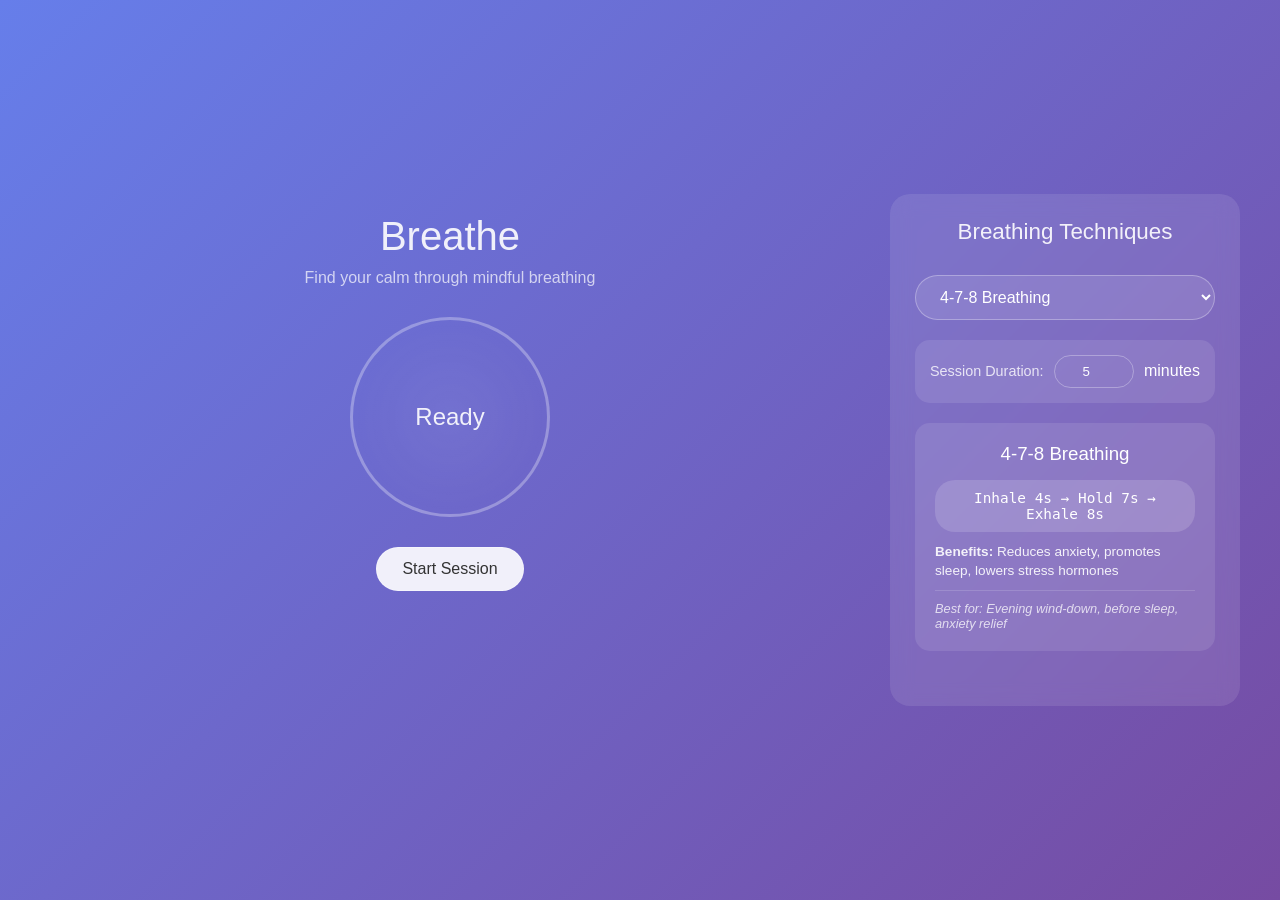
==== breathing-app.html @ 1fd5a507 "Initial commit: Professional breathing app with 12 techniques" ====
<!DOCTYPE html>
<html lang="en">
<head>
    <meta charset="UTF-8">
    <meta name="viewport" content="width=device-width, initial-scale=1.0">
    <title>Breathe - Mindful Breathing App</title>
    <style>
        * {
            margin: 0;
            padding: 0;
            box-sizing: border-box;
        }

        body {
            font-family: 'Segoe UI', Tahoma, Geneva, Verdana, sans-serif;
            background: linear-gradient(135deg, #667eea 0%, #764ba2 100%);
            min-height: 100vh;
            display: flex;
            justify-content: center;
            align-items: center;
            color: white;
            overflow-x: hidden;
        }

        .app-layout {
            display: flex;
            max-width: 1200px;
            width: 95%;
            gap: 30px;
            align-items: flex-start;
        }

        .main-content {
            flex: 1;
            text-align: center;
            padding: 20px;
            min-width: 400px;
        }

        .sidebar {
            width: 350px;
            background: rgba(255, 255, 255, 0.1);
            border-radius: 20px;
            padding: 25px;
            backdrop-filter: blur(10px);
            height: fit-content;
        }

        .header {
            margin-bottom: 30px;
        }

        .header h1 {
            font-size: 2.5rem;
            font-weight: 300;
            margin-bottom: 10px;
            opacity: 0.9;
        }

        .header p {
            font-size: 1rem;
            opacity: 0.7;
        }

        .breathing-circle {
            width: 200px;
            height: 200px;
            border: 3px solid rgba(255, 255, 255, 0.3);
            border-radius: 50%;
            margin: 30px auto;
            display: flex;
            align-items: center;
            justify-content: center;
            position: relative;
            transition: all 4s cubic-bezier(0.4, 0, 0.2, 1);
            background: radial-gradient(circle, rgba(255, 255, 255, 0.05) 0%, transparent 70%);
        }

        .breathing-circle::before {
            content: '';
            position: absolute;
            width: 100%;
            height: 100%;
            border-radius: 50%;
            background: radial-gradient(circle, rgba(255, 255, 255, 0.1) 0%, rgba(255, 255, 255, 0.05) 50%, transparent 100%);
            opacity: 0;
            transition: all 4s cubic-bezier(0.4, 0, 0.2, 1);
            transform: scale(0.8);
        }

        .breathing-circle::after {
            content: '';
            position: absolute;
            width: 120%;
            height: 120%;
            border-radius: 50%;
            background: radial-gradient(circle, transparent 60%, rgba(255, 255, 255, 0.1) 70%, transparent 100%);
            opacity: 0;
            transition: all 4s cubic-bezier(0.4, 0, 0.2, 1);
            transform: scale(0.5);
        }

        .breathing-circle.inhale {
            transform: scale(1.4);
            border-color: rgba(255, 255, 255, 0.9);
            box-shadow: 
                0 0 40px rgba(255, 255, 255, 0.4),
                0 0 80px rgba(255, 255, 255, 0.2),
                inset 0 0 30px rgba(255, 255, 255, 0.1);
            background: radial-gradient(circle, rgba(255, 255, 255, 0.15) 0%, rgba(255, 255, 255, 0.05) 70%, transparent 100%);
        }

        .breathing-circle.inhale::before {
            opacity: 1;
            transform: scale(1.2);
        }

        .breathing-circle.inhale::after {
            opacity: 0.8;
            transform: scale(1.1);
        }

        .breathing-circle.exhale {
            transform: scale(0.7);
            border-color: rgba(255, 255, 255, 0.4);
            box-shadow: 
                0 0 15px rgba(255, 255, 255, 0.2),
                inset 0 0 20px rgba(255, 255, 255, 0.05);
            background: radial-gradient(circle, rgba(255, 255, 255, 0.02) 0%, transparent 70%);
        }

        .breathing-circle.exhale::before {
            opacity: 0.3;
            transform: scale(0.6);
        }

        .breathing-circle.exhale::after {
            opacity: 0;
            transform: scale(0.4);
        }

        .breathing-circle.hold {
            border-color: rgba(255, 255, 255, 0.8);
            box-shadow: 
                0 0 35px rgba(255, 255, 255, 0.3),
                0 0 60px rgba(255, 255, 255, 0.15),
                inset 0 0 25px rgba(255, 255, 255, 0.08);
            background: radial-gradient(circle, rgba(255, 255, 255, 0.1) 0%, rgba(255, 255, 255, 0.03) 70%, transparent 100%);
        }

        .breathing-circle.hold::before {
            opacity: 0.7;
            transform: scale(1);
        }

        .breathing-circle.hold::after {
            opacity: 0.5;
            transform: scale(0.9);
        }

        .breath-text {
            font-size: 1.5rem;
            font-weight: 300;
            opacity: 0.9;
        }

        .session-status {
            background: rgba(255, 255, 255, 0.1);
            padding: 25px;
            border-radius: 20px;
            margin: 30px 0;
            backdrop-filter: blur(10px);
            display: none;
        }

        .session-status.active {
            display: block;
        }

        .status-grid {
            display: grid;
            grid-template-columns: repeat(3, 1fr);
            gap: 20px;
            margin-bottom: 20px;
        }

        .status-item {
            text-align: center;
        }

        .status-value {
            font-size: 1.8rem;
            font-weight: 300;
            display: block;
            margin-bottom: 5px;
        }

        .status-label {
            font-size: 0.85rem;
            opacity: 0.7;
        }

        .sidebar h2 {
            font-size: 1.4rem;
            font-weight: 300;
            margin-bottom: 20px;
            text-align: center;
            opacity: 0.9;
        }

        .controls {
            margin: 30px 0;
        }

        .technique-info {
            background: rgba(255, 255, 255, 0.1);
            padding: 20px;
            border-radius: 15px;
            margin: 20px 0;
            text-align: left;
        }

        .technique-timing {
            background: rgba(255, 255, 255, 0.15);
            padding: 10px 15px;
            border-radius: 20px;
            font-size: 0.9rem;
            font-family: monospace;
            margin: 10px 0;
            text-align: center;
            font-weight: 500;
        }

        .technique-benefits {
            font-size: 0.85rem;
            opacity: 0.9;
            margin: 10px 0;
            line-height: 1.4;
        }

        .technique-when {
            font-size: 0.8rem;
            opacity: 0.75;
            margin-top: 10px;
            font-style: italic;
            border-top: 1px solid rgba(255, 255, 255, 0.2);
            padding-top: 10px;
        }

        .technique-selector {
            margin-bottom: 20px;
        }

        .technique-selector select {
            background: rgba(255, 255, 255, 0.1);
            border: 1px solid rgba(255, 255, 255, 0.3);
            color: white;
            padding: 12px 20px;
            border-radius: 25px;
            font-size: 1rem;
            width: 100%;
            outline: none;
            cursor: pointer;
        }

        .technique-selector select option {
            background: #333;
            color: white;
        }

        .duration-controls {
            display: flex;
            justify-content: space-between;
            align-items: center;
            margin: 20px 0;
            background: rgba(255, 255, 255, 0.1);
            padding: 15px;
            border-radius: 15px;
        }

        .duration-controls label {
            font-size: 0.9rem;
            opacity: 0.8;
        }

        .duration-controls input {
            background: transparent;
            border: 1px solid rgba(255, 255, 255, 0.3);
            color: white;
            padding: 8px 12px;
            border-radius: 20px;
            width: 80px;
            text-align: center;
            outline: none;
        }

        .custom-settings {
            background: rgba(255, 255, 255, 0.1);
            padding: 20px;
            border-radius: 15px;
            margin: 20px 0;
            display: none;
        }

        .custom-settings.active {
            display: block;
        }

        .custom-row {
            display: flex;
            justify-content: space-between;
            align-items: center;
            margin: 10px 0;
        }

        .custom-row label {
            font-size: 0.9rem;
            opacity: 0.8;
            flex: 1;
            text-align: left;
        }

        .custom-row input {
            background: transparent;
            border: 1px solid rgba(255, 255, 255, 0.3);
            color: white;
            padding: 8px 12px;
            border-radius: 20px;
            width: 70px;
            text-align: center;
            outline: none;
        }

        .buttons {
            display: flex;
            gap: 15px;
            justify-content: center;
            margin: 30px 0;
        }

        .btn {
            background: rgba(255, 255, 255, 0.2);
            border: 1px solid rgba(255, 255, 255, 0.3);
            color: white;
            padding: 12px 25px;
            border-radius: 25px;
            cursor: pointer;
            font-size: 1rem;
            transition: all 0.3s ease;
            outline: none;
        }

        .btn:hover {
            background: rgba(255, 255, 255, 0.3);
            transform: translateY(-2px);
        }

        .btn.primary {
            background: rgba(255, 255, 255, 0.9);
            color: #333;
        }

        .btn.primary:hover {
            background: white;
        }

        .session-info {
            margin: 20px 0;
            opacity: 0.8;
        }

        .timer {
            font-size: 1.2rem;
            margin: 10px 0;
        }

        .progress-bar {
            width: 100%;
            height: 4px;
            background: rgba(255, 255, 255, 0.2);
            border-radius: 2px;
            margin: 15px 0;
            overflow: hidden;
        }

        .progress-fill {
            height: 100%;
            background: rgba(255, 255, 255, 0.8);
            width: 0%;
            transition: width 0.3s ease;
        }

        .stats {
            display: flex;
            justify-content: space-around;
            margin: 20px 0;
            font-size: 0.9rem;
            opacity: 0.7;
        }

        @media (max-width: 1024px) {
            .app-layout {
                flex-direction: column;
                align-items: center;
            }
            
            .sidebar {
                width: 100%;
                max-width: 500px;
                order: -1;
            }
            
            .main-content {
                min-width: auto;
                width: 100%;
            }
        }

        @media (max-width: 480px) {
            .app-layout {
                width: 95%;
                padding: 15px;
            }
            
            .breathing-circle {
                width: 150px;
                height: 150px;
            }
            
            .header h1 {
                font-size: 2rem;
            }
            
            .status-grid {
                grid-template-columns: 1fr;
                gap: 15px;
            }
        }
    </style>
</head>
<body>
    <div class="app-layout">
        <div class="main-content">
        <div class="header">
            <h1>Breathe</h1>
            <p>Find your calm through mindful breathing</p>
        </div>

        <div class="breathing-circle" id="breathingCircle">
            <div class="breath-text" id="breathText">Ready</div>
        </div>

        <div class="session-status" id="sessionStatus">
            <div class="status-grid">
                <div class="status-item">
                    <span class="status-value" id="statusTimer">5:00</span>
                    <div class="status-label">Time Left</div>
                </div>
                <div class="status-item">
                    <span class="status-value" id="statusCycles">1</span>
                    <div class="status-label">Cycles</div>
                </div>
                <div class="status-item">
                    <span class="status-value" id="statusPhase">Breathe Out</span>
                    <div class="status-label">Phase</div>
                </div>
            </div>
            <div class="progress-bar">
                <div class="progress-fill" id="progressFill"></div>
            </div>
        </div>

        <div class="buttons">
            <button class="btn primary" id="startBtn">Start Session</button>
            <button class="btn" id="pauseBtn" style="display: none;">Pause</button>
            <button class="btn" id="stopBtn" style="display: none;">Stop</button>
        </div>

        </div>
        
        <div class="sidebar">
            <h2>Breathing Techniques</h2>
            <div class="controls">
                <div class="technique-selector">
                    <select id="techniqueSelect">
                        <optgroup label="🧘 Relaxation & Sleep">
                            <option value="478">4-7-8 Breathing</option>
                            <option value="triangle">Triangle Breathing</option>
                            <option value="equal">Equal Breathing</option>
                            <option value="extended">Extended Exhale</option>
                            <option value="ocean">Ocean Breathing</option>
                        </optgroup>
                        <optgroup label="🎯 Focus & Concentration">
                            <option value="box">Box Breathing</option>
                            <option value="coherent">Coherent Breathing</option>
                            <option value="pranayama">Pranayama 4-16-8</option>
                            <option value="alternate">Alternate Nostril</option>
                        </optgroup>
                        <optgroup label="⚡ Energy & Activation">
                            <option value="wimhof">Wim Hof Method</option>
                            <option value="bellows">Bellows Breathing</option>
                        </optgroup>
                        <optgroup label="🎨 Custom">
                            <option value="custom">Custom Pattern</option>
                        </optgroup>
                    </select>
                </div>

                <div class="duration-controls">
                    <label>Session Duration:</label>
                    <input type="number" id="sessionDuration" value="5" min="1" max="60">
                    <span>minutes</span>
                </div>

                <div class="technique-info" id="techniqueInfo">
                    <h3 style="margin-bottom: 15px; font-weight: 400; text-align: center;">4-7-8 Breathing</h3>
                    <div class="technique-timing" id="techniquePattern">Inhale 4s → Hold 7s → Exhale 8s</div>
                    <div class="technique-benefits" id="techniqueBenefits"><strong>Benefits:</strong> Reduces anxiety, promotes sleep, lowers stress hormones</div>
                    <div class="technique-when" id="techniqueWhen">Best for: Evening wind-down, before sleep, anxiety relief</div>
                </div>

                <div class="custom-settings" id="customSettings">
                    <h3 style="margin-bottom: 15px; font-weight: 300;">Custom Pattern</h3>
                    <div class="custom-row">
                        <label>Inhale (seconds):</label>
                        <input type="number" id="customInhale" value="4" min="1" max="20">
                    </div>
                    <div class="custom-row">
                        <label>Inhale Hold (seconds):</label>
                        <input type="number" id="customInhaleHold" value="0" min="0" max="20">
                    </div>
                    <div class="custom-row">
                        <label>Exhale (seconds):</label>
                        <input type="number" id="customExhale" value="4" min="1" max="20">
                    </div>
                    <div class="custom-row">
                        <label>Exhale Hold (seconds):</label>
                        <input type="number" id="customExhaleHold" value="0" min="0" max="20">
                    </div>
                </div>
            </div>
        </div>
    </div>

    <script>
        class BreathingApp {
            constructor() {
                this.isRunning = false;
                this.isPaused = false;
                this.currentPhase = 'ready';
                this.cycleCount = 0;
                this.sessionStartTime = 0;
                this.sessionDuration = 5 * 60 * 1000; // 5 minutes in milliseconds
                this.currentCycleTime = 0;
                this.phaseTimer = null;
                this.sessionTimer = null;
                
                this.techniques = {
                    '478': { 
                        inhale: 4, inhaleHold: 7, exhale: 8, exhaleHold: 0, 
                        name: '4-7-8 Breathing',
                        pattern: 'Inhale 4s → Hold 7s → Exhale 8s',
                        benefits: 'Reduces anxiety, promotes deep sleep, lowers cortisol levels, activates parasympathetic nervous system',
                        when: 'Best for: Evening wind-down, insomnia relief, panic attacks, pre-sleep routine'
                    },
                    'box': { 
                        inhale: 4, inhaleHold: 4, exhale: 4, exhaleHold: 4, 
                        name: 'Box Breathing',
                        pattern: 'Inhale 4s → Hold 4s → Exhale 4s → Hold 4s',
                        benefits: 'Enhances concentration, reduces stress hormones, improves decision-making, builds mental resilience',
                        when: 'Best for: High-pressure situations, before presentations, military/tactical training, exam preparation'
                    },
                    'wimhof': { 
                        inhale: 2, inhaleHold: 0, exhale: 1, exhaleHold: 0, 
                        name: 'Wim Hof Method',
                        pattern: 'Inhale 2s → Exhale 1s (30+ rapid cycles)',
                        benefits: 'Boosts energy, strengthens immune system, increases cold tolerance, releases endorphins',
                        when: 'Best for: Morning activation, pre-workout, cold exposure prep, energy boost'
                    },
                    'coherent': { 
                        inhale: 5, inhaleHold: 0, exhale: 5, exhaleHold: 0, 
                        name: 'Coherent Breathing',
                        pattern: 'Inhale 5s → Exhale 5s (6 breaths/min)',
                        benefits: 'Optimizes heart rate variability, balances autonomic nervous system, improves emotional regulation',
                        when: 'Best for: Daily meditation, stress management, emotional balance, HRV training'
                    },
                    'triangle': { 
                        inhale: 4, inhaleHold: 4, exhale: 4, exhaleHold: 0, 
                        name: 'Triangle Breathing',
                        pattern: 'Inhale 4s → Hold 4s → Exhale 4s',
                        benefits: 'Promotes mindfulness, gentle stress relief, improves focus without overstimulation',
                        when: 'Best for: Beginners, gentle relaxation, mindful moments, workplace breaks'
                    },
                    'pranayama': {
                        inhale: 4, inhaleHold: 16, exhale: 8, exhaleHold: 0,
                        name: 'Pranayama 4-16-8',
                        pattern: 'Inhale 4s → Hold 16s → Exhale 8s',
                        benefits: 'Increases lung capacity, enhances mental clarity, builds breath control, deepens meditation',
                        when: 'Best for: Advanced practitioners, yoga practice, deep meditation, spiritual development'
                    },
                    'bellows': {
                        inhale: 1, inhaleHold: 0, exhale: 1, exhaleHold: 0,
                        name: 'Bellows Breathing',
                        pattern: 'Inhale 1s → Exhale 1s (Fast rhythm)',
                        benefits: 'Rapidly increases alertness, boosts metabolism, clears mental fog, energizes body',
                        when: 'Best for: Morning wake-up, mental clarity, pre-workout, combating fatigue'
                    },
                    'equal': {
                        inhale: 6, inhaleHold: 0, exhale: 6, exhaleHold: 0,
                        name: 'Equal Breathing',
                        pattern: 'Inhale 6s → Exhale 6s (Equal counts)',
                        benefits: 'Creates mental balance, reduces anxiety, promotes inner calm, stabilizes mood',
                        when: 'Best for: Anxiety relief, mood stabilization, general relaxation, daily practice'
                    },
                    'extended': {
                        inhale: 4, inhaleHold: 0, exhale: 8, exhaleHold: 0,
                        name: 'Extended Exhale',
                        pattern: 'Inhale 4s → Exhale 8s (2:1 ratio)',
                        benefits: 'Activates rest-digest response, lowers blood pressure, reduces stress, improves sleep quality',
                        when: 'Best for: Stress relief, hypertension management, evening relaxation, anxiety reduction'
                    },
                    'alternate': {
                        inhale: 4, inhaleHold: 2, exhale: 4, exhaleHold: 2,
                        name: 'Alternate Nostril',
                        pattern: 'Inhale 4s → Hold 2s → Exhale 4s → Hold 2s',
                        benefits: 'Balances brain hemispheres, improves concentration, harmonizes nervous system, enhances mental clarity',
                        when: 'Best for: Mental balance, before studying, creative work, decision-making'
                    },
                    'ocean': {
                        inhale: 5, inhaleHold: 0, exhale: 7, exhaleHold: 0,
                        name: 'Ocean Breathing',
                        pattern: 'Inhale 5s → Exhale 7s (Deep & slow)',
                        benefits: 'Calms nervous system, improves focus, generates internal heat, enhances endurance',
                        when: 'Best for: Yoga practice, meditation, stress relief, building concentration'
                    },
                    'custom': { 
                        inhale: 4, inhaleHold: 0, exhale: 4, exhaleHold: 0, 
                        name: 'Custom Pattern',
                        pattern: 'Personalized timing',
                        benefits: 'Tailored to your specific needs, goals, and breathing capacity',
                        when: 'Best for: Advanced practitioners, therapeutic needs, specific training goals'
                    }
                };
                
                this.currentTechnique = this.techniques['478'];
                this.initializeElements();
                this.bindEvents();
                this.loadUserPreferences();
            }

            initializeElements() {
                this.breathingCircle = document.getElementById('breathingCircle');
                this.breathText = document.getElementById('breathText');
                this.techniqueSelect = document.getElementById('techniqueSelect');
                this.sessionDurationInput = document.getElementById('sessionDuration');
                this.customSettings = document.getElementById('customSettings');
                this.startBtn = document.getElementById('startBtn');
                this.pauseBtn = document.getElementById('pauseBtn');
                this.stopBtn = document.getElementById('stopBtn');
                this.sessionInfo = document.getElementById('sessionInfo');
                this.sessionStatus = document.getElementById('sessionStatus');
                this.statusTimer = document.getElementById('statusTimer');
                this.statusCycles = document.getElementById('statusCycles');
                this.statusPhase = document.getElementById('statusPhase');
                this.progressFill = document.getElementById('progressFill');
                
                // Custom settings inputs
                this.customInhale = document.getElementById('customInhale');
                this.customInhaleHold = document.getElementById('customInhaleHold');
                this.customExhale = document.getElementById('customExhale');
                this.customExhaleHold = document.getElementById('customExhaleHold');
            }

            bindEvents() {
                this.techniqueSelect.addEventListener('change', () => this.onTechniqueChange());
                this.sessionDurationInput.addEventListener('change', () => this.updateSessionDuration());
                this.startBtn.addEventListener('click', () => this.startSession());
                this.pauseBtn.addEventListener('click', () => this.pauseSession());
                this.stopBtn.addEventListener('click', () => this.stopSession());
                
                // Custom settings inputs
                [this.customInhale, this.customInhaleHold, this.customExhale, this.customExhaleHold]
                    .forEach(input => input.addEventListener('change', () => this.updateCustomTechnique()));
            }

            onTechniqueChange() {
                const selectedTechnique = this.techniqueSelect.value;
                this.currentTechnique = { ...this.techniques[selectedTechnique] };
                
                // Update technique info display
                this.updateTechniqueInfo(selectedTechnique);
                
                if (selectedTechnique === 'custom') {
                    this.customSettings.classList.add('active');
                    this.updateCustomTechnique();
                } else {
                    this.customSettings.classList.remove('active');
                }
                
                this.saveUserPreferences();
            }

            updateTechniqueInfo(techniqueKey) {
                const technique = this.techniques[techniqueKey];
                document.querySelector('#techniqueInfo h3').textContent = technique.name;
                document.getElementById('techniquePattern').textContent = technique.pattern;
                document.getElementById('techniqueBenefits').innerHTML = `<strong>Benefits:</strong> ${technique.benefits}`;
                document.getElementById('techniqueWhen').textContent = technique.when;
            }

            updateCustomTechnique() {
                this.currentTechnique.inhale = parseInt(this.customInhale.value) || 4;
                this.currentTechnique.inhaleHold = parseInt(this.customInhaleHold.value) || 0;
                this.currentTechnique.exhale = parseInt(this.customExhale.value) || 4;
                this.currentTechnique.exhaleHold = parseInt(this.customExhaleHold.value) || 0;
                this.saveUserPreferences();
            }

            updateSessionDuration() {
                this.sessionDuration = parseInt(this.sessionDurationInput.value) * 60 * 1000;
                this.saveUserPreferences();
            }

            startSession() {
                if (this.isPaused) {
                    this.resumeSession();
                    return;
                }
                
                this.isRunning = true;
                this.isPaused = false;
                this.cycleCount = 0;
                this.sessionStartTime = Date.now();
                this.currentCycleTime = 0;
                
                this.updateUI('session');
                this.startBreathingCycle();
                this.startSessionTimer();
            }

            pauseSession() {
                this.isPaused = true;
                this.isRunning = false;
                clearTimeout(this.phaseTimer);
                clearInterval(this.sessionTimer);
                
                this.pauseBtn.textContent = 'Resume';
                this.breathText.textContent = 'Paused';
                this.breathingCircle.className = 'breathing-circle';
            }

            resumeSession() {
                this.isPaused = false;
                this.isRunning = true;
                this.pauseBtn.textContent = 'Pause';
                this.startBreathingCycle();
                this.startSessionTimer();
            }

            stopSession() {
                this.isRunning = false;
                this.isPaused = false;
                clearTimeout(this.phaseTimer);
                clearInterval(this.sessionTimer);
                
                this.updateUI('ready');
                this.breathText.textContent = 'Ready';
                this.breathingCircle.className = 'breathing-circle';
                this.cycleCount = 0;
                this.currentCycleTime = 0;
            }

            startBreathingCycle() {
                if (!this.isRunning) return;
                
                this.runPhase('inhale', this.currentTechnique.inhale * 1000);
            }

            runPhase(phase, duration) {
                if (!this.isRunning) return;
                
                this.currentPhase = phase;
                this.updatePhaseUI(phase, duration);
                
                this.phaseTimer = setTimeout(() => {
                    switch (phase) {
                        case 'inhale':
                            if (this.currentTechnique.inhaleHold > 0) {
                                this.runPhase('inhaleHold', this.currentTechnique.inhaleHold * 1000);
                            } else {
                                this.runPhase('exhale', this.currentTechnique.exhale * 1000);
                            }
                            break;
                        case 'inhaleHold':
                            this.runPhase('exhale', this.currentTechnique.exhale * 1000);
                            break;
                        case 'exhale':
                            if (this.currentTechnique.exhaleHold > 0) {
                                this.runPhase('exhaleHold', this.currentTechnique.exhaleHold * 1000);
                            } else {
                                this.completeCycle();
                            }
                            break;
                        case 'exhaleHold':
                            this.completeCycle();
                            break;
                    }
                }, duration);
            }

            completeCycle() {
                this.cycleCount++;
                this.statusCycles.textContent = this.cycleCount;
                this.startBreathingCycle();
            }

            updatePhaseUI(phase, duration = 4000) {
                // Update transition duration to match breath phase
                const transitionDuration = duration / 1000;
                this.breathingCircle.style.transition = `all ${transitionDuration}s cubic-bezier(0.4, 0, 0.2, 1)`;
                
                // Apply phase class with smooth transition
                this.breathingCircle.className = `breathing-circle ${phase}`;
                
                const phaseTexts = {
                    'inhale': 'Breathe In',
                    'inhaleHold': 'Hold',
                    'exhale': 'Breathe Out',
                    'exhaleHold': 'Hold'
                };
                
                this.breathText.textContent = phaseTexts[phase];
                this.statusPhase.textContent = phaseTexts[phase];
            }

            startSessionTimer() {
                this.sessionTimer = setInterval(() => {
                    if (!this.isRunning) return;
                    
                    const elapsed = Date.now() - this.sessionStartTime;
                    const remaining = Math.max(0, this.sessionDuration - elapsed);
                    
                    this.updateTimer(remaining);
                    this.updateProgress(elapsed / this.sessionDuration * 100);
                    
                    if (remaining <= 0) {
                        this.completeSession();
                    }
                }, 100);
            }

            updateTimer(remaining) {
                const minutes = Math.floor(remaining / 60000);
                const seconds = Math.floor((remaining % 60000) / 1000);
                this.statusTimer.textContent = `${minutes}:${seconds.toString().padStart(2, '0')}`;
            }

            updateProgress(percentage) {
                this.progressFill.style.width = `${Math.min(100, percentage)}%`;
            }

            completeSession() {
                this.stopSession();
                this.breathText.textContent = 'Session Complete!';
                setTimeout(() => {
                    this.breathText.textContent = 'Ready';
                }, 3000);
            }

            updateUI(state) {
                if (state === 'session') {
                    this.startBtn.style.display = 'none';
                    this.pauseBtn.style.display = 'inline-block';
                    this.stopBtn.style.display = 'inline-block';
                    this.sessionStatus.classList.add('active');
                    this.pauseBtn.textContent = 'Pause';
                } else {
                    this.startBtn.style.display = 'inline-block';
                    this.pauseBtn.style.display = 'none';
                    this.stopBtn.style.display = 'none';
                    this.sessionStatus.classList.remove('active');
                    this.progressFill.style.width = '0%';
                    this.statusCycles.textContent = '0';
                    this.statusPhase.textContent = 'Ready';
                }
            }

            saveUserPreferences() {
                const preferences = {
                    technique: this.techniqueSelect.value,
                    sessionDuration: this.sessionDurationInput.value,
                    customSettings: {
                        inhale: this.customInhale.value,
                        inhaleHold: this.customInhaleHold.value,
                        exhale: this.customExhale.value,
                        exhaleHold: this.customExhaleHold.value
                    }
                };
                localStorage.setItem('breathingAppPreferences', JSON.stringify(preferences));
            }

            loadUserPreferences() {
                const saved = localStorage.getItem('breathingAppPreferences');
                if (saved) {
                    const preferences = JSON.parse(saved);
                    this.techniqueSelect.value = preferences.technique || '478';
                    this.sessionDurationInput.value = preferences.sessionDuration || '5';
                    
                    if (preferences.customSettings) {
                        this.customInhale.value = preferences.customSettings.inhale || '4';
                        this.customInhaleHold.value = preferences.customSettings.inhaleHold || '0';
                        this.customExhale.value = preferences.customSettings.exhale || '4';
                        this.customExhaleHold.value = preferences.customSettings.exhaleHold || '0';
                    }
                    
                    this.onTechniqueChange();
                    this.updateSessionDuration();
                }
            }
        }

        // Initialize the app when the page loads
        document.addEventListener('DOMContentLoaded', () => {
            new BreathingApp();
        });
    </script>
</body>
</html>
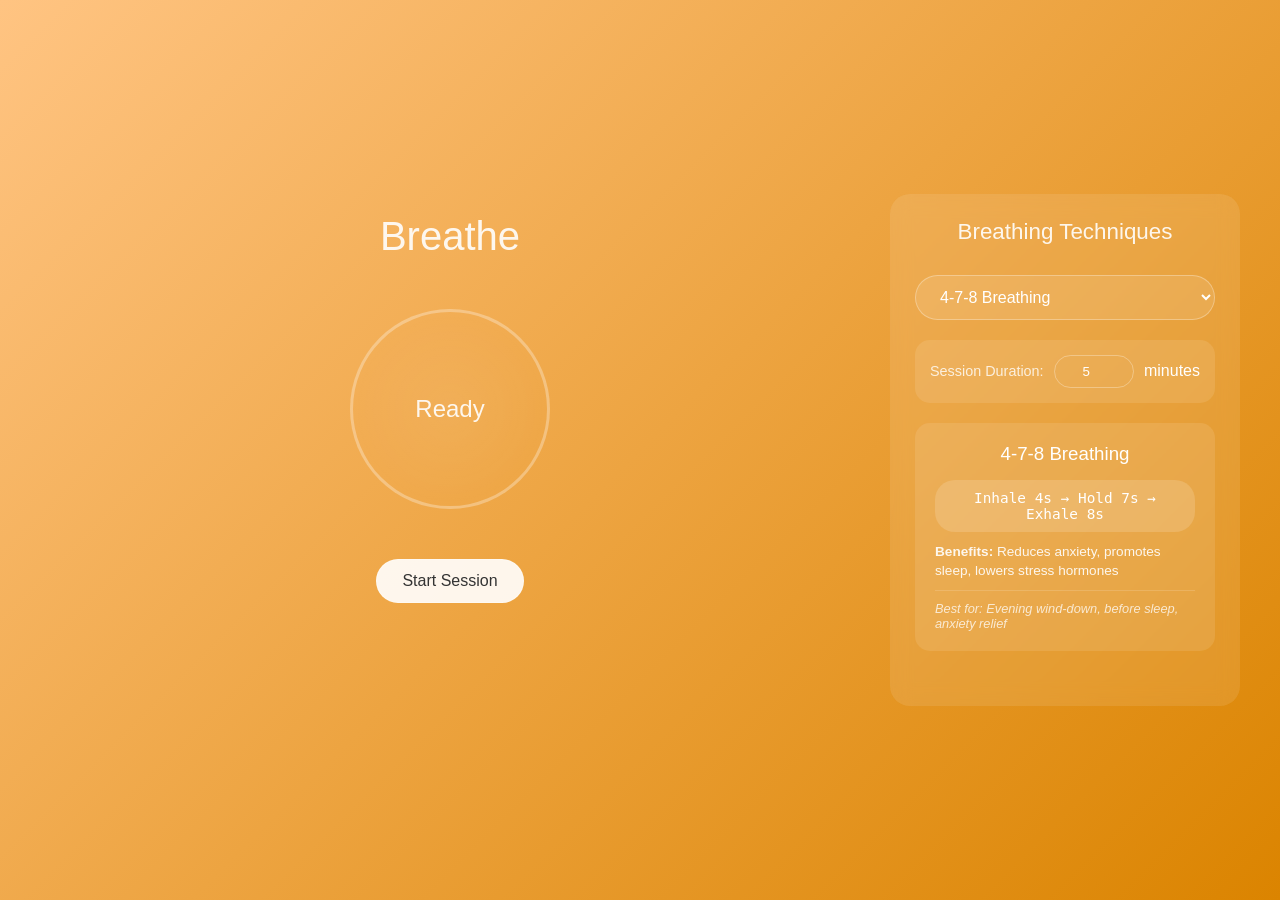
==== commit b2190d26: "renamed index.html to demo.html, extracted CSS" ====
--- a/breathing-app.html
+++ b/breathing-app.html
@@ -3,447 +3,19 @@
 <head>
     <meta charset="UTF-8">
     <meta name="viewport" content="width=device-width, initial-scale=1.0">
-    <title>Breathe - Mindful Breathing App</title>
-    <style>
-        * {
-            margin: 0;
-            padding: 0;
-            box-sizing: border-box;
-        }
-
-        body {
-            font-family: 'Segoe UI', Tahoma, Geneva, Verdana, sans-serif;
-            background: linear-gradient(135deg, #667eea 0%, #764ba2 100%);
-            min-height: 100vh;
-            display: flex;
-            justify-content: center;
-            align-items: center;
-            color: white;
-            overflow-x: hidden;
-        }
-
-        .app-layout {
-            display: flex;
-            max-width: 1200px;
-            width: 95%;
-            gap: 30px;
-            align-items: flex-start;
-        }
-
-        .main-content {
-            flex: 1;
-            text-align: center;
-            padding: 20px;
-            min-width: 400px;
-        }
-
-        .sidebar {
-            width: 350px;
-            background: rgba(255, 255, 255, 0.1);
-            border-radius: 20px;
-            padding: 25px;
-            backdrop-filter: blur(10px);
-            height: fit-content;
-        }
-
-        .header {
-            margin-bottom: 30px;
-        }
-
-        .header h1 {
-            font-size: 2.5rem;
-            font-weight: 300;
-            margin-bottom: 10px;
-            opacity: 0.9;
-        }
-
-        .header p {
-            font-size: 1rem;
-            opacity: 0.7;
-        }
-
-        .breathing-circle {
-            width: 200px;
-            height: 200px;
-            border: 3px solid rgba(255, 255, 255, 0.3);
-            border-radius: 50%;
-            margin: 30px auto;
-            display: flex;
-            align-items: center;
-            justify-content: center;
-            position: relative;
-            transition: all 4s cubic-bezier(0.4, 0, 0.2, 1);
-            background: radial-gradient(circle, rgba(255, 255, 255, 0.05) 0%, transparent 70%);
-        }
-
-        .breathing-circle::before {
-            content: '';
-            position: absolute;
-            width: 100%;
-            height: 100%;
-            border-radius: 50%;
-            background: radial-gradient(circle, rgba(255, 255, 255, 0.1) 0%, rgba(255, 255, 255, 0.05) 50%, transparent 100%);
-            opacity: 0;
-            transition: all 4s cubic-bezier(0.4, 0, 0.2, 1);
-            transform: scale(0.8);
-        }
-
-        .breathing-circle::after {
-            content: '';
-            position: absolute;
-            width: 120%;
-            height: 120%;
-            border-radius: 50%;
-            background: radial-gradient(circle, transparent 60%, rgba(255, 255, 255, 0.1) 70%, transparent 100%);
-            opacity: 0;
-            transition: all 4s cubic-bezier(0.4, 0, 0.2, 1);
-            transform: scale(0.5);
-        }
-
-        .breathing-circle.inhale {
-            transform: scale(1.4);
-            border-color: rgba(255, 255, 255, 0.9);
-            box-shadow: 
-                0 0 40px rgba(255, 255, 255, 0.4),
-                0 0 80px rgba(255, 255, 255, 0.2),
-                inset 0 0 30px rgba(255, 255, 255, 0.1);
-            background: radial-gradient(circle, rgba(255, 255, 255, 0.15) 0%, rgba(255, 255, 255, 0.05) 70%, transparent 100%);
-        }
-
-        .breathing-circle.inhale::before {
-            opacity: 1;
-            transform: scale(1.2);
-        }
-
-        .breathing-circle.inhale::after {
-            opacity: 0.8;
-            transform: scale(1.1);
-        }
-
-        .breathing-circle.exhale {
-            transform: scale(0.7);
-            border-color: rgba(255, 255, 255, 0.4);
-            box-shadow: 
-                0 0 15px rgba(255, 255, 255, 0.2),
-                inset 0 0 20px rgba(255, 255, 255, 0.05);
-            background: radial-gradient(circle, rgba(255, 255, 255, 0.02) 0%, transparent 70%);
-        }
-
-        .breathing-circle.exhale::before {
-            opacity: 0.3;
-            transform: scale(0.6);
-        }
-
-        .breathing-circle.exhale::after {
-            opacity: 0;
-            transform: scale(0.4);
-        }
-
-        .breathing-circle.hold {
-            border-color: rgba(255, 255, 255, 0.8);
-            box-shadow: 
-                0 0 35px rgba(255, 255, 255, 0.3),
-                0 0 60px rgba(255, 255, 255, 0.15),
-                inset 0 0 25px rgba(255, 255, 255, 0.08);
-            background: radial-gradient(circle, rgba(255, 255, 255, 0.1) 0%, rgba(255, 255, 255, 0.03) 70%, transparent 100%);
-        }
-
-        .breathing-circle.hold::before {
-            opacity: 0.7;
-            transform: scale(1);
-        }
-
-        .breathing-circle.hold::after {
-            opacity: 0.5;
-            transform: scale(0.9);
-        }
-
-        .breath-text {
-            font-size: 1.5rem;
-            font-weight: 300;
-            opacity: 0.9;
-        }
-
-        .session-status {
-            background: rgba(255, 255, 255, 0.1);
-            padding: 25px;
-            border-radius: 20px;
-            margin: 30px 0;
-            backdrop-filter: blur(10px);
-            display: none;
-        }
-
-        .session-status.active {
-            display: block;
-        }
-
-        .status-grid {
-            display: grid;
-            grid-template-columns: repeat(3, 1fr);
-            gap: 20px;
-            margin-bottom: 20px;
-        }
-
-        .status-item {
-            text-align: center;
-        }
-
-        .status-value {
-            font-size: 1.8rem;
-            font-weight: 300;
-            display: block;
-            margin-bottom: 5px;
-        }
-
-        .status-label {
-            font-size: 0.85rem;
-            opacity: 0.7;
-        }
-
-        .sidebar h2 {
-            font-size: 1.4rem;
-            font-weight: 300;
-            margin-bottom: 20px;
-            text-align: center;
-            opacity: 0.9;
-        }
-
-        .controls {
-            margin: 30px 0;
-        }
-
-        .technique-info {
-            background: rgba(255, 255, 255, 0.1);
-            padding: 20px;
-            border-radius: 15px;
-            margin: 20px 0;
-            text-align: left;
-        }
-
-        .technique-timing {
-            background: rgba(255, 255, 255, 0.15);
-            padding: 10px 15px;
-            border-radius: 20px;
-            font-size: 0.9rem;
-            font-family: monospace;
-            margin: 10px 0;
-            text-align: center;
-            font-weight: 500;
-        }
-
-        .technique-benefits {
-            font-size: 0.85rem;
-            opacity: 0.9;
-            margin: 10px 0;
-            line-height: 1.4;
-        }
-
-        .technique-when {
-            font-size: 0.8rem;
-            opacity: 0.75;
-            margin-top: 10px;
-            font-style: italic;
-            border-top: 1px solid rgba(255, 255, 255, 0.2);
-            padding-top: 10px;
-        }
-
-        .technique-selector {
-            margin-bottom: 20px;
-        }
-
-        .technique-selector select {
-            background: rgba(255, 255, 255, 0.1);
-            border: 1px solid rgba(255, 255, 255, 0.3);
-            color: white;
-            padding: 12px 20px;
-            border-radius: 25px;
-            font-size: 1rem;
-            width: 100%;
-            outline: none;
-            cursor: pointer;
-        }
-
-        .technique-selector select option {
-            background: #333;
-            color: white;
-        }
-
-        .duration-controls {
-            display: flex;
-            justify-content: space-between;
-            align-items: center;
-            margin: 20px 0;
-            background: rgba(255, 255, 255, 0.1);
-            padding: 15px;
-            border-radius: 15px;
-        }
-
-        .duration-controls label {
-            font-size: 0.9rem;
-            opacity: 0.8;
-        }
-
-        .duration-controls input {
-            background: transparent;
-            border: 1px solid rgba(255, 255, 255, 0.3);
-            color: white;
-            padding: 8px 12px;
-            border-radius: 20px;
-            width: 80px;
-            text-align: center;
-            outline: none;
-        }
-
-        .custom-settings {
-            background: rgba(255, 255, 255, 0.1);
-            padding: 20px;
-            border-radius: 15px;
-            margin: 20px 0;
-            display: none;
-        }
-
-        .custom-settings.active {
-            display: block;
-        }
-
-        .custom-row {
-            display: flex;
-            justify-content: space-between;
-            align-items: center;
-            margin: 10px 0;
-        }
-
-        .custom-row label {
-            font-size: 0.9rem;
-            opacity: 0.8;
-            flex: 1;
-            text-align: left;
-        }
-
-        .custom-row input {
-            background: transparent;
-            border: 1px solid rgba(255, 255, 255, 0.3);
-            color: white;
-            padding: 8px 12px;
-            border-radius: 20px;
-            width: 70px;
-            text-align: center;
-            outline: none;
-        }
-
-        .buttons {
-            display: flex;
-            gap: 15px;
-            justify-content: center;
-            margin: 30px 0;
-        }
-
-        .btn {
-            background: rgba(255, 255, 255, 0.2);
-            border: 1px solid rgba(255, 255, 255, 0.3);
-            color: white;
-            padding: 12px 25px;
-            border-radius: 25px;
-            cursor: pointer;
-            font-size: 1rem;
-            transition: all 0.3s ease;
-            outline: none;
-        }
-
-        .btn:hover {
-            background: rgba(255, 255, 255, 0.3);
-            transform: translateY(-2px);
-        }
-
-        .btn.primary {
-            background: rgba(255, 255, 255, 0.9);
-            color: #333;
-        }
-
-        .btn.primary:hover {
-            background: white;
-        }
-
-        .session-info {
-            margin: 20px 0;
-            opacity: 0.8;
-        }
-
-        .timer {
-            font-size: 1.2rem;
-            margin: 10px 0;
-        }
-
-        .progress-bar {
-            width: 100%;
-            height: 4px;
-            background: rgba(255, 255, 255, 0.2);
-            border-radius: 2px;
-            margin: 15px 0;
-            overflow: hidden;
-        }
-
-        .progress-fill {
-            height: 100%;
-            background: rgba(255, 255, 255, 0.8);
-            width: 0%;
-            transition: width 0.3s ease;
-        }
-
-        .stats {
-            display: flex;
-            justify-content: space-around;
-            margin: 20px 0;
-            font-size: 0.9rem;
-            opacity: 0.7;
-        }
-
-        @media (max-width: 1024px) {
-            .app-layout {
-                flex-direction: column;
-                align-items: center;
-            }
-            
-            .sidebar {
-                width: 100%;
-                max-width: 500px;
-                order: -1;
-            }
-            
-            .main-content {
-                min-width: auto;
-                width: 100%;
-            }
-        }
-
-        @media (max-width: 480px) {
-            .app-layout {
-                width: 95%;
-                padding: 15px;
-            }
-            
-            .breathing-circle {
-                width: 150px;
-                height: 150px;
-            }
-            
-            .header h1 {
-                font-size: 2rem;
-            }
-            
-            .status-grid {
-                grid-template-columns: 1fr;
-                gap: 15px;
-            }
-        }
-    </style>
+     <meta name="description" content="Professional breathing app with 12 scientifically-backed breathing techniques for relaxation, focus, and energy">
+    <meta name="keywords" content="breathing, meditation, mindfulness, stress relief, anxiety, focus, relaxation">
+   <title>Breathe - Mindful Breathing App</title>
+    <link rel="icon" href="data:image/svg+xml,<svg xmlns='http://www.w3.org/2000/svg' viewBox='0 0 100 100'><circle cx='50' cy='50' r='40' fill='%23667eea'/></svg>">
+    <link rel="stylesheet" href="styles.css">
 </head>
 <body>
     <div class="app-layout">
         <div class="main-content">
         <div class="header">
             <h1>Breathe</h1>
-            <p>Find your calm through mindful breathing</p>
+            <p></p>
+            <p></p>
         </div>
 
         <div class="breathing-circle" id="breathingCircle">
@@ -483,24 +55,24 @@
             <div class="controls">
                 <div class="technique-selector">
                     <select id="techniqueSelect">
-                        <optgroup label="🧘 Relaxation & Sleep">
+                        <optgroup label="Relaxation & Sleep">
                             <option value="478">4-7-8 Breathing</option>
                             <option value="triangle">Triangle Breathing</option>
                             <option value="equal">Equal Breathing</option>
                             <option value="extended">Extended Exhale</option>
                             <option value="ocean">Ocean Breathing</option>
                         </optgroup>
-                        <optgroup label="🎯 Focus & Concentration">
+                        <optgroup label="Focus & Concentration">
                             <option value="box">Box Breathing</option>
                             <option value="coherent">Coherent Breathing</option>
                             <option value="pranayama">Pranayama 4-16-8</option>
                             <option value="alternate">Alternate Nostril</option>
                         </optgroup>
-                        <optgroup label="⚡ Energy & Activation">
+                        <optgroup label="Energy & Activation">
                             <option value="wimhof">Wim Hof Method</option>
                             <option value="bellows">Bellows Breathing</option>
                         </optgroup>
-                        <optgroup label="🎨 Custom">
+                        <optgroup label="Custom">
                             <option value="custom">Custom Pattern</option>
                         </optgroup>
                     </select>
--- a/styles.css
+++ b/styles.css
@@ -0,0 +1,466 @@
+* {
+    margin: 0;
+    padding: 0;
+    box-sizing: border-box;
+}
+
+
+
+
+
+
+body {
+    font-family: 'Segoe UI', Tahoma, Geneva, Verdana, sans-serif;
+    background: linear-gradient(135deg, #ffc482 0%, #db8400 100%);
+    
+    /*background: linear-gradient(135deg, #667eea 0%, #764ba2 100%);*/
+    min-height: 100vh;
+    display: flex;
+    justify-content: center;
+    align-items: center;
+    color: white;
+    overflow-x: hidden;
+}
+
+.app-layout {
+    display: flex;
+    max-width: 1200px;
+    width: 95%;
+    gap: 30px;
+    align-items: flex-start;
+}
+
+.main-content {
+    flex: 1;
+    text-align: center;
+    padding: 20px;
+    min-width: 400px;
+}
+
+.sidebar {
+    width: 350px;
+    background: rgba(255, 255, 255, 0.1);
+    border-radius: 20px;
+    padding: 25px;
+    backdrop-filter: blur(10px);
+    height: fit-content;
+}
+
+.header {
+    margin-bottom: 50px;
+    position: relative;
+}
+
+.sidebar-toggle {
+    position: absolute;
+    top: 0;
+    right: 0;
+    background: none;
+    border: none;
+    color: white;
+    font-size: 1.5rem;
+    cursor: pointer;
+    opacity: 0.7;
+    transition: opacity 0.3s;
+}
+
+.sidebar-toggle:hover {
+    opacity: 1;
+}
+
+.sidebar.hidden {
+    display: none;
+}
+
+.header h1 {
+    font-size: 2.5rem;
+    font-weight: 300;
+    margin-bottom: 10px;
+    opacity: 0.9;
+}
+
+.header p {
+    font-size: 1rem;
+    opacity: 0.7;
+}
+
+.breathing-circle {
+    width: 200px;
+    height: 200px;
+    border: 3px solid rgba(255, 255, 255, 0.3);
+    border-radius: 50%;
+    margin: 30px auto;
+    display: flex;
+    align-items: center;
+    justify-content: center;
+    position: relative;
+    transition: all 4s cubic-bezier(0.4, 0, 0.2, 1);
+    background: radial-gradient(circle, rgba(255, 255, 255, 0.05) 0%, transparent 70%);
+}
+
+.breathing-circle::before {
+    content: '';
+    position: absolute;
+    width: 100%;
+    height: 100%;
+    border-radius: 50%;
+    background: radial-gradient(circle, rgba(255, 255, 255, 0.1) 0%, rgba(255, 255, 255, 0.05) 50%, transparent 100%);
+    opacity: 0;
+    transition: all 4s cubic-bezier(0.4, 0, 0.2, 1);
+    transform: scale(0.8);
+}
+
+.breathing-circle::after {
+    content: '';
+    position: absolute;
+    width: 120%;
+    height: 120%;
+    border-radius: 50%;
+    background: radial-gradient(circle, transparent 60%, rgba(255, 255, 255, 0.1) 70%, transparent 100%);
+    opacity: 0;
+    transition: all 4s cubic-bezier(0.4, 0, 0.2, 1);
+    transform: scale(0.5);
+}
+
+.breathing-circle.inhale {
+    transform: scale(1.4);
+    border-color: rgba(255, 255, 255, 0.9);
+    box-shadow: 
+        0 0 40px rgba(255, 255, 255, 0.4),
+        0 0 80px rgba(255, 255, 255, 0.2),
+        inset 0 0 30px rgba(255, 255, 255, 0.1);
+    background: radial-gradient(circle, rgba(255, 255, 255, 0.15) 0%, rgba(255, 255, 255, 0.05) 70%, transparent 100%);
+}
+
+.breathing-circle.inhale::before {
+    opacity: 1;
+    transform: scale(1.2);
+}
+
+.breathing-circle.inhale::after {
+    opacity: 0.8;
+    transform: scale(1.1);
+}
+
+.breathing-circle.exhale {
+    transform: scale(0.7);
+    border-color: rgba(255, 255, 255, 0.4);
+    box-shadow: 
+        0 0 15px rgba(255, 255, 255, 0.2),
+        inset 0 0 20px rgba(255, 255, 255, 0.05);
+    background: radial-gradient(circle, rgba(255, 255, 255, 0.02) 0%, transparent 70%);
+}
+
+.breathing-circle.exhale::before {
+    opacity: 0.3;
+    transform: scale(0.6);
+}
+
+.breathing-circle.exhale::after {
+    opacity: 0;
+    transform: scale(0.4);
+}
+
+.breathing-circle.hold {
+    border-color: rgba(255, 255, 255, 0.8);
+    box-shadow: 
+        0 0 35px rgba(255, 255, 255, 0.3),
+        0 0 60px rgba(255, 255, 255, 0.15),
+        inset 0 0 25px rgba(255, 255, 255, 0.08);
+    background: radial-gradient(circle, rgba(255, 255, 255, 0.1) 0%, rgba(255, 255, 255, 0.03) 70%, transparent 100%);
+}
+
+.breathing-circle.hold::before {
+    opacity: 0.7;
+    transform: scale(1);
+}
+
+.breathing-circle.hold::after {
+    opacity: 0.5;
+    transform: scale(0.9);
+}
+
+.breath-text {
+    font-size: 1.5rem;
+    font-weight: 300;
+    opacity: 0.9;
+}
+
+.session-status {
+    background: rgba(255, 255, 255, 0.1);
+    padding: 25px;
+    border-radius: 20px;
+    margin: 50px 0;
+    backdrop-filter: blur(10px);
+    display: none;
+}
+
+.session-status.active {
+    display: block;
+}
+
+.status-grid {
+    display: grid;
+    grid-template-columns: repeat(3, 1fr);
+    gap: 20px;
+    margin-bottom: 20px;
+}
+
+.status-item {
+    text-align: center;
+}
+
+.status-value {
+    font-size: 1.8rem;
+    font-weight: 300;
+    display: block;
+    margin-bottom: 5px;
+}
+
+.status-label {
+    font-size: 0.85rem;
+    opacity: 0.7;
+}
+
+.sidebar h2 {
+    font-size: 1.4rem;
+    font-weight: 300;
+    margin-bottom: 20px;
+    text-align: center;
+    opacity: 0.9;
+}
+
+.controls {
+    margin: 30px 0;
+}
+
+.technique-info {
+    background: rgba(255, 255, 255, 0.1);
+    padding: 20px;
+    border-radius: 15px;
+    margin: 20px 0;
+    text-align: left;
+}
+
+.technique-timing {
+    background: rgba(255, 255, 255, 0.15);
+    padding: 10px 15px;
+    border-radius: 20px;
+    font-size: 0.9rem;
+    font-family: monospace;
+    margin: 10px 0;
+    text-align: center;
+    font-weight: 500;
+}
+
+.technique-benefits {
+    font-size: 0.85rem;
+    opacity: 0.9;
+    margin: 10px 0;
+    line-height: 1.4;
+}
+
+.technique-when {
+    font-size: 0.8rem;
+    opacity: 0.75;
+    margin-top: 10px;
+    font-style: italic;
+    border-top: 1px solid rgba(255, 255, 255, 0.2);
+    padding-top: 10px;
+}
+
+.technique-selector {
+    margin-bottom: 20px;
+}
+
+.technique-selector select {
+    background: rgba(255, 255, 255, 0.1);
+    border: 1px solid rgba(255, 255, 255, 0.3);
+    color: white;
+    padding: 12px 20px;
+    border-radius: 25px;
+    font-size: 1rem;
+    width: 100%;
+    outline: none;
+    cursor: pointer;
+}
+
+.technique-selector select option {
+    background: #333;
+    color: white;
+}
+
+.technique-selector select optgroup {
+    background: #444;
+    color: white;
+    font-weight: bold;
+}
+
+.duration-controls {
+    display: flex;
+    justify-content: space-between;
+    align-items: center;
+    margin: 20px 0;
+    background: rgba(255, 255, 255, 0.1);
+    padding: 15px;
+    border-radius: 15px;
+}
+
+.duration-controls label {
+    font-size: 0.9rem;
+    opacity: 0.8;
+}
+
+.duration-controls input {
+    background: transparent;
+    border: 1px solid rgba(255, 255, 255, 0.3);
+    color: white;
+    padding: 8px 12px;
+    border-radius: 20px;
+    width: 80px;
+    text-align: center;
+    outline: none;
+}
+
+.custom-settings {
+    background: rgba(255, 255, 255, 0.1);
+    padding: 20px;
+    border-radius: 15px;
+    margin: 20px 0;
+    display: none;
+}
+
+.custom-settings.active {
+    display: block;
+}
+
+.custom-row {
+    display: flex;
+    justify-content: space-between;
+    align-items: center;
+    margin: 10px 0;
+}
+
+.custom-row label {
+    font-size: 0.9rem;
+    opacity: 0.8;
+    flex: 1;
+    text-align: left;
+}
+
+.custom-row input {
+    background: transparent;
+    border: 1px solid rgba(255, 255, 255, 0.3);
+    color: white;
+    padding: 8px 12px;
+    border-radius: 20px;
+    width: 70px;
+    text-align: center;
+    outline: none;
+}
+
+.buttons {
+    display: flex;
+    gap: 15px;
+    justify-content: center;
+    margin: 50px 0;
+}
+
+.btn {
+    background: rgba(255, 255, 255, 0.2);
+    border: 1px solid rgba(255, 255, 255, 0.3);
+    color: white;
+    padding: 12px 25px;
+    border-radius: 25px;
+    cursor: pointer;
+    font-size: 1rem;
+    transition: all 0.3s ease;
+    outline: none;
+}
+
+.btn:hover {
+    background: rgba(255, 255, 255, 0.3);
+    transform: translateY(-2px);
+}
+
+.btn.primary {
+    background: rgba(255, 255, 255, 0.9);
+    color: #333;
+}
+
+.btn.primary:hover {
+    background: white;
+}
+
+.session-info {
+    margin: 20px 0;
+    opacity: 0.8;
+}
+
+.timer {
+    font-size: 1.2rem;
+    margin: 10px 0;
+}
+
+.progress-bar {
+    width: 100%;
+    height: 4px;
+    background: rgba(255, 255, 255, 0.2);
+    border-radius: 2px;
+    margin: 15px 0;
+    overflow: hidden;
+}
+
+.progress-fill {
+    height: 100%;
+    background: rgba(255, 255, 255, 0.8);
+    width: 0%;
+    transition: width 0.3s ease;
+}
+
+.stats {
+    display: flex;
+    justify-content: space-around;
+    margin: 20px 0;
+    font-size: 0.9rem;
+    opacity: 0.7;
+}
+
+@media (max-width: 1024px) {
+    .app-layout {
+        flex-direction: column;
+        align-items: center;
+    }
+    
+    .sidebar {
+        width: 100%;
+        max-width: 500px;
+        order: -1;
+    }
+    
+    .main-content {
+        min-width: auto;
+        width: 100%;
+    }
+}
+
+@media (max-width: 480px) {
+    .app-layout {
+        width: 95%;
+        padding: 15px;
+    }
+    
+    .breathing-circle {
+        width: 150px;
+        height: 150px;
+    }
+    
+    .header h1 {
+        font-size: 2rem;
+    }
+    
+    .status-grid {
+        grid-template-columns: 1fr;
+        gap: 15px;
+    }
+}
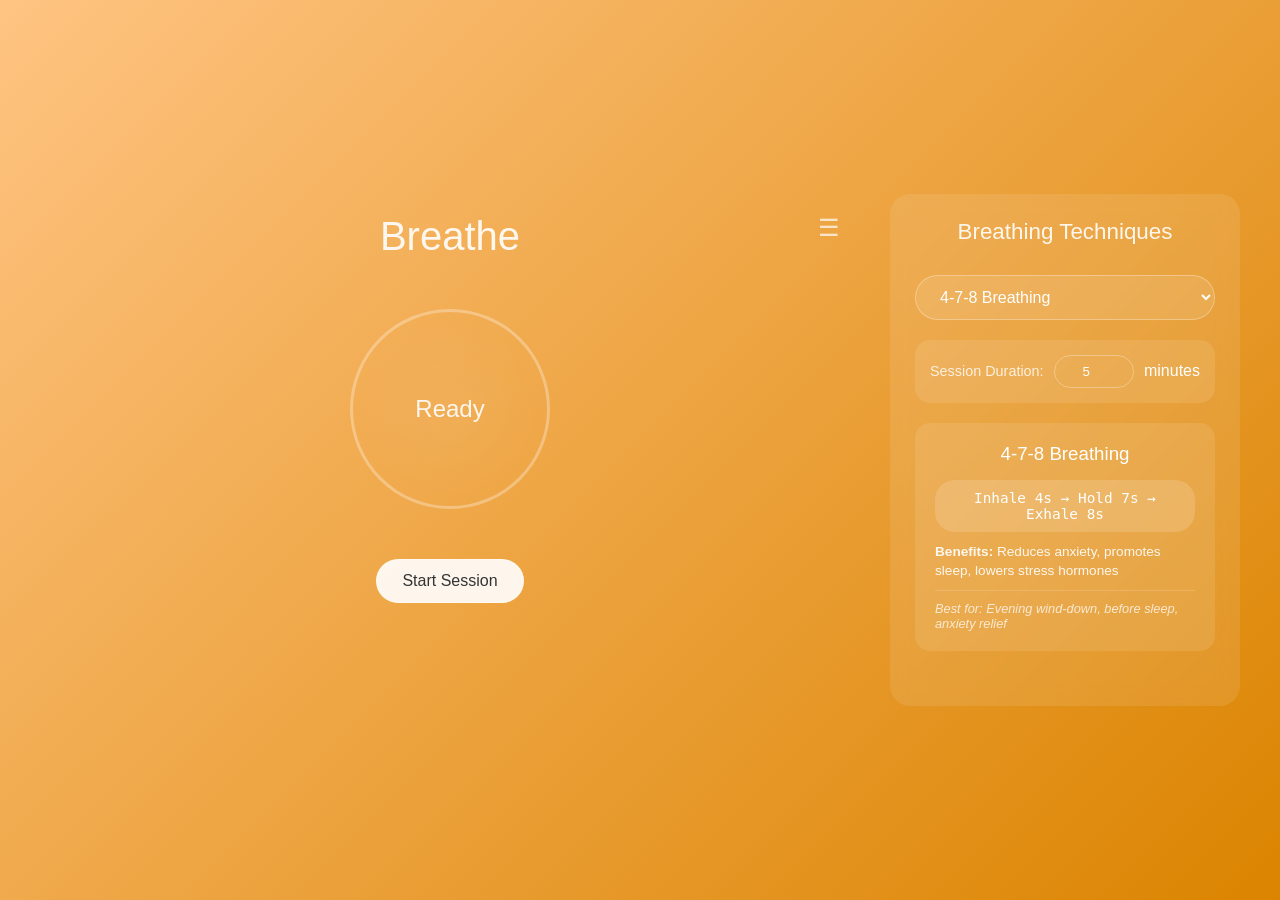
==== commit 1af7ca73: "Adding Sidebar toggle" ====
--- a/breathing-app.html
+++ b/breathing-app.html
@@ -6,7 +6,7 @@
      <meta name="description" content="Professional breathing app with 12 scientifically-backed breathing techniques for relaxation, focus, and energy">
     <meta name="keywords" content="breathing, meditation, mindfulness, stress relief, anxiety, focus, relaxation">
    <title>Breathe - Mindful Breathing App</title>
-    <link rel="icon" href="data:image/svg+xml,<svg xmlns='http://www.w3.org/2000/svg' viewBox='0 0 100 100'><circle cx='50' cy='50' r='40' fill='%23667eea'/></svg>">
+    <link rel="icon" href="data:image/svg+xml,<svg xmlns='http://www.w3.org/2000/svg' viewBox='0 0 100 100'><circle cx='50' cy='50' r='40' fill='%23ffc482'/></svg>">
     <link rel="stylesheet" href="styles.css">
 </head>
 <body>
@@ -14,6 +14,7 @@
         <div class="main-content">
         <div class="header">
             <h1>Breathe</h1>
+            <button class="sidebar-toggle" id="toggleSidebarBtn" aria-label="Toggle sidebar">☰</button>
             <p></p>
             <p></p>
         </div>
@@ -113,388 +114,7 @@
             </div>
         </div>
     </div>
-
-    <script>
-        class BreathingApp {
-            constructor() {
-                this.isRunning = false;
-                this.isPaused = false;
-                this.currentPhase = 'ready';
-                this.cycleCount = 0;
-                this.sessionStartTime = 0;
-                this.sessionDuration = 5 * 60 * 1000; // 5 minutes in milliseconds
-                this.currentCycleTime = 0;
-                this.phaseTimer = null;
-                this.sessionTimer = null;
-                
-                this.techniques = {
-                    '478': { 
-                        inhale: 4, inhaleHold: 7, exhale: 8, exhaleHold: 0, 
-                        name: '4-7-8 Breathing',
-                        pattern: 'Inhale 4s → Hold 7s → Exhale 8s',
-                        benefits: 'Reduces anxiety, promotes deep sleep, lowers cortisol levels, activates parasympathetic nervous system',
-                        when: 'Best for: Evening wind-down, insomnia relief, panic attacks, pre-sleep routine'
-                    },
-                    'box': { 
-                        inhale: 4, inhaleHold: 4, exhale: 4, exhaleHold: 4, 
-                        name: 'Box Breathing',
-                        pattern: 'Inhale 4s → Hold 4s → Exhale 4s → Hold 4s',
-                        benefits: 'Enhances concentration, reduces stress hormones, improves decision-making, builds mental resilience',
-                        when: 'Best for: High-pressure situations, before presentations, military/tactical training, exam preparation'
-                    },
-                    'wimhof': { 
-                        inhale: 2, inhaleHold: 0, exhale: 1, exhaleHold: 0, 
-                        name: 'Wim Hof Method',
-                        pattern: 'Inhale 2s → Exhale 1s (30+ rapid cycles)',
-                        benefits: 'Boosts energy, strengthens immune system, increases cold tolerance, releases endorphins',
-                        when: 'Best for: Morning activation, pre-workout, cold exposure prep, energy boost'
-                    },
-                    'coherent': { 
-                        inhale: 5, inhaleHold: 0, exhale: 5, exhaleHold: 0, 
-                        name: 'Coherent Breathing',
-                        pattern: 'Inhale 5s → Exhale 5s (6 breaths/min)',
-                        benefits: 'Optimizes heart rate variability, balances autonomic nervous system, improves emotional regulation',
-                        when: 'Best for: Daily meditation, stress management, emotional balance, HRV training'
-                    },
-                    'triangle': { 
-                        inhale: 4, inhaleHold: 4, exhale: 4, exhaleHold: 0, 
-                        name: 'Triangle Breathing',
-                        pattern: 'Inhale 4s → Hold 4s → Exhale 4s',
-                        benefits: 'Promotes mindfulness, gentle stress relief, improves focus without overstimulation',
-                        when: 'Best for: Beginners, gentle relaxation, mindful moments, workplace breaks'
-                    },
-                    'pranayama': {
-                        inhale: 4, inhaleHold: 16, exhale: 8, exhaleHold: 0,
-                        name: 'Pranayama 4-16-8',
-                        pattern: 'Inhale 4s → Hold 16s → Exhale 8s',
-                        benefits: 'Increases lung capacity, enhances mental clarity, builds breath control, deepens meditation',
-                        when: 'Best for: Advanced practitioners, yoga practice, deep meditation, spiritual development'
-                    },
-                    'bellows': {
-                        inhale: 1, inhaleHold: 0, exhale: 1, exhaleHold: 0,
-                        name: 'Bellows Breathing',
-                        pattern: 'Inhale 1s → Exhale 1s (Fast rhythm)',
-                        benefits: 'Rapidly increases alertness, boosts metabolism, clears mental fog, energizes body',
-                        when: 'Best for: Morning wake-up, mental clarity, pre-workout, combating fatigue'
-                    },
-                    'equal': {
-                        inhale: 6, inhaleHold: 0, exhale: 6, exhaleHold: 0,
-                        name: 'Equal Breathing',
-                        pattern: 'Inhale 6s → Exhale 6s (Equal counts)',
-                        benefits: 'Creates mental balance, reduces anxiety, promotes inner calm, stabilizes mood',
-                        when: 'Best for: Anxiety relief, mood stabilization, general relaxation, daily practice'
-                    },
-                    'extended': {
-                        inhale: 4, inhaleHold: 0, exhale: 8, exhaleHold: 0,
-                        name: 'Extended Exhale',
-                        pattern: 'Inhale 4s → Exhale 8s (2:1 ratio)',
-                        benefits: 'Activates rest-digest response, lowers blood pressure, reduces stress, improves sleep quality',
-                        when: 'Best for: Stress relief, hypertension management, evening relaxation, anxiety reduction'
-                    },
-                    'alternate': {
-                        inhale: 4, inhaleHold: 2, exhale: 4, exhaleHold: 2,
-                        name: 'Alternate Nostril',
-                        pattern: 'Inhale 4s → Hold 2s → Exhale 4s → Hold 2s',
-                        benefits: 'Balances brain hemispheres, improves concentration, harmonizes nervous system, enhances mental clarity',
-                        when: 'Best for: Mental balance, before studying, creative work, decision-making'
-                    },
-                    'ocean': {
-                        inhale: 5, inhaleHold: 0, exhale: 7, exhaleHold: 0,
-                        name: 'Ocean Breathing',
-                        pattern: 'Inhale 5s → Exhale 7s (Deep & slow)',
-                        benefits: 'Calms nervous system, improves focus, generates internal heat, enhances endurance',
-                        when: 'Best for: Yoga practice, meditation, stress relief, building concentration'
-                    },
-                    'custom': { 
-                        inhale: 4, inhaleHold: 0, exhale: 4, exhaleHold: 0, 
-                        name: 'Custom Pattern',
-                        pattern: 'Personalized timing',
-                        benefits: 'Tailored to your specific needs, goals, and breathing capacity',
-                        when: 'Best for: Advanced practitioners, therapeutic needs, specific training goals'
-                    }
-                };
-                
-                this.currentTechnique = this.techniques['478'];
-                this.initializeElements();
-                this.bindEvents();
-                this.loadUserPreferences();
-            }
-
-            initializeElements() {
-                this.breathingCircle = document.getElementById('breathingCircle');
-                this.breathText = document.getElementById('breathText');
-                this.techniqueSelect = document.getElementById('techniqueSelect');
-                this.sessionDurationInput = document.getElementById('sessionDuration');
-                this.customSettings = document.getElementById('customSettings');
-                this.startBtn = document.getElementById('startBtn');
-                this.pauseBtn = document.getElementById('pauseBtn');
-                this.stopBtn = document.getElementById('stopBtn');
-                this.sessionInfo = document.getElementById('sessionInfo');
-                this.sessionStatus = document.getElementById('sessionStatus');
-                this.statusTimer = document.getElementById('statusTimer');
-                this.statusCycles = document.getElementById('statusCycles');
-                this.statusPhase = document.getElementById('statusPhase');
-                this.progressFill = document.getElementById('progressFill');
-                
-                // Custom settings inputs
-                this.customInhale = document.getElementById('customInhale');
-                this.customInhaleHold = document.getElementById('customInhaleHold');
-                this.customExhale = document.getElementById('customExhale');
-                this.customExhaleHold = document.getElementById('customExhaleHold');
-            }
-
-            bindEvents() {
-                this.techniqueSelect.addEventListener('change', () => this.onTechniqueChange());
-                this.sessionDurationInput.addEventListener('change', () => this.updateSessionDuration());
-                this.startBtn.addEventListener('click', () => this.startSession());
-                this.pauseBtn.addEventListener('click', () => this.pauseSession());
-                this.stopBtn.addEventListener('click', () => this.stopSession());
-                
-                // Custom settings inputs
-                [this.customInhale, this.customInhaleHold, this.customExhale, this.customExhaleHold]
-                    .forEach(input => input.addEventListener('change', () => this.updateCustomTechnique()));
-            }
-
-            onTechniqueChange() {
-                const selectedTechnique = this.techniqueSelect.value;
-                this.currentTechnique = { ...this.techniques[selectedTechnique] };
-                
-                // Update technique info display
-                this.updateTechniqueInfo(selectedTechnique);
-                
-                if (selectedTechnique === 'custom') {
-                    this.customSettings.classList.add('active');
-                    this.updateCustomTechnique();
-                } else {
-                    this.customSettings.classList.remove('active');
-                }
-                
-                this.saveUserPreferences();
-            }
-
-            updateTechniqueInfo(techniqueKey) {
-                const technique = this.techniques[techniqueKey];
-                document.querySelector('#techniqueInfo h3').textContent = technique.name;
-                document.getElementById('techniquePattern').textContent = technique.pattern;
-                document.getElementById('techniqueBenefits').innerHTML = `<strong>Benefits:</strong> ${technique.benefits}`;
-                document.getElementById('techniqueWhen').textContent = technique.when;
-            }
-
-            updateCustomTechnique() {
-                this.currentTechnique.inhale = parseInt(this.customInhale.value) || 4;
-                this.currentTechnique.inhaleHold = parseInt(this.customInhaleHold.value) || 0;
-                this.currentTechnique.exhale = parseInt(this.customExhale.value) || 4;
-                this.currentTechnique.exhaleHold = parseInt(this.customExhaleHold.value) || 0;
-                this.saveUserPreferences();
-            }
-
-            updateSessionDuration() {
-                this.sessionDuration = parseInt(this.sessionDurationInput.value) * 60 * 1000;
-                this.saveUserPreferences();
-            }
-
-            startSession() {
-                if (this.isPaused) {
-                    this.resumeSession();
-                    return;
-                }
-                
-                this.isRunning = true;
-                this.isPaused = false;
-                this.cycleCount = 0;
-                this.sessionStartTime = Date.now();
-                this.currentCycleTime = 0;
-                
-                this.updateUI('session');
-                this.startBreathingCycle();
-                this.startSessionTimer();
-            }
-
-            pauseSession() {
-                this.isPaused = true;
-                this.isRunning = false;
-                clearTimeout(this.phaseTimer);
-                clearInterval(this.sessionTimer);
-                
-                this.pauseBtn.textContent = 'Resume';
-                this.breathText.textContent = 'Paused';
-                this.breathingCircle.className = 'breathing-circle';
-            }
-
-            resumeSession() {
-                this.isPaused = false;
-                this.isRunning = true;
-                this.pauseBtn.textContent = 'Pause';
-                this.startBreathingCycle();
-                this.startSessionTimer();
-            }
-
-            stopSession() {
-                this.isRunning = false;
-                this.isPaused = false;
-                clearTimeout(this.phaseTimer);
-                clearInterval(this.sessionTimer);
-                
-                this.updateUI('ready');
-                this.breathText.textContent = 'Ready';
-                this.breathingCircle.className = 'breathing-circle';
-                this.cycleCount = 0;
-                this.currentCycleTime = 0;
-            }
-
-            startBreathingCycle() {
-                if (!this.isRunning) return;
-                
-                this.runPhase('inhale', this.currentTechnique.inhale * 1000);
-            }
-
-            runPhase(phase, duration) {
-                if (!this.isRunning) return;
-                
-                this.currentPhase = phase;
-                this.updatePhaseUI(phase, duration);
-                
-                this.phaseTimer = setTimeout(() => {
-                    switch (phase) {
-                        case 'inhale':
-                            if (this.currentTechnique.inhaleHold > 0) {
-                                this.runPhase('inhaleHold', this.currentTechnique.inhaleHold * 1000);
-                            } else {
-                                this.runPhase('exhale', this.currentTechnique.exhale * 1000);
-                            }
-                            break;
-                        case 'inhaleHold':
-                            this.runPhase('exhale', this.currentTechnique.exhale * 1000);
-                            break;
-                        case 'exhale':
-                            if (this.currentTechnique.exhaleHold > 0) {
-                                this.runPhase('exhaleHold', this.currentTechnique.exhaleHold * 1000);
-                            } else {
-                                this.completeCycle();
-                            }
-                            break;
-                        case 'exhaleHold':
-                            this.completeCycle();
-                            break;
-                    }
-                }, duration);
-            }
-
-            completeCycle() {
-                this.cycleCount++;
-                this.statusCycles.textContent = this.cycleCount;
-                this.startBreathingCycle();
-            }
-
-            updatePhaseUI(phase, duration = 4000) {
-                // Update transition duration to match breath phase
-                const transitionDuration = duration / 1000;
-                this.breathingCircle.style.transition = `all ${transitionDuration}s cubic-bezier(0.4, 0, 0.2, 1)`;
-                
-                // Apply phase class with smooth transition
-                this.breathingCircle.className = `breathing-circle ${phase}`;
-                
-                const phaseTexts = {
-                    'inhale': 'Breathe In',
-                    'inhaleHold': 'Hold',
-                    'exhale': 'Breathe Out',
-                    'exhaleHold': 'Hold'
-                };
-                
-                this.breathText.textContent = phaseTexts[phase];
-                this.statusPhase.textContent = phaseTexts[phase];
-            }
-
-            startSessionTimer() {
-                this.sessionTimer = setInterval(() => {
-                    if (!this.isRunning) return;
-                    
-                    const elapsed = Date.now() - this.sessionStartTime;
-                    const remaining = Math.max(0, this.sessionDuration - elapsed);
-                    
-                    this.updateTimer(remaining);
-                    this.updateProgress(elapsed / this.sessionDuration * 100);
-                    
-                    if (remaining <= 0) {
-                        this.completeSession();
-                    }
-                }, 100);
-            }
-
-            updateTimer(remaining) {
-                const minutes = Math.floor(remaining / 60000);
-                const seconds = Math.floor((remaining % 60000) / 1000);
-                this.statusTimer.textContent = `${minutes}:${seconds.toString().padStart(2, '0')}`;
-            }
-
-            updateProgress(percentage) {
-                this.progressFill.style.width = `${Math.min(100, percentage)}%`;
-            }
-
-            completeSession() {
-                this.stopSession();
-                this.breathText.textContent = 'Session Complete!';
-                setTimeout(() => {
-                    this.breathText.textContent = 'Ready';
-                }, 3000);
-            }
-
-            updateUI(state) {
-                if (state === 'session') {
-                    this.startBtn.style.display = 'none';
-                    this.pauseBtn.style.display = 'inline-block';
-                    this.stopBtn.style.display = 'inline-block';
-                    this.sessionStatus.classList.add('active');
-                    this.pauseBtn.textContent = 'Pause';
-                } else {
-                    this.startBtn.style.display = 'inline-block';
-                    this.pauseBtn.style.display = 'none';
-                    this.stopBtn.style.display = 'none';
-                    this.sessionStatus.classList.remove('active');
-                    this.progressFill.style.width = '0%';
-                    this.statusCycles.textContent = '0';
-                    this.statusPhase.textContent = 'Ready';
-                }
-            }
-
-            saveUserPreferences() {
-                const preferences = {
-                    technique: this.techniqueSelect.value,
-                    sessionDuration: this.sessionDurationInput.value,
-                    customSettings: {
-                        inhale: this.customInhale.value,
-                        inhaleHold: this.customInhaleHold.value,
-                        exhale: this.customExhale.value,
-                        exhaleHold: this.customExhaleHold.value
-                    }
-                };
-                localStorage.setItem('breathingAppPreferences', JSON.stringify(preferences));
-            }
-
-            loadUserPreferences() {
-                const saved = localStorage.getItem('breathingAppPreferences');
-                if (saved) {
-                    const preferences = JSON.parse(saved);
-                    this.techniqueSelect.value = preferences.technique || '478';
-                    this.sessionDurationInput.value = preferences.sessionDuration || '5';
-                    
-                    if (preferences.customSettings) {
-                        this.customInhale.value = preferences.customSettings.inhale || '4';
-                        this.customInhaleHold.value = preferences.customSettings.inhaleHold || '0';
-                        this.customExhale.value = preferences.customSettings.exhale || '4';
-                        this.customExhaleHold.value = preferences.customSettings.exhaleHold || '0';
-                    }
-                    
-                    this.onTechniqueChange();
-                    this.updateSessionDuration();
-                }
-            }
-        }
-
-        // Initialize the app when the page loads
-        document.addEventListener('DOMContentLoaded', () => {
-            new BreathingApp();
-        });
-    </script>
+    <!-- Call app.js -->
+    <script src="app.js"></script>
 </body>
 </html>
